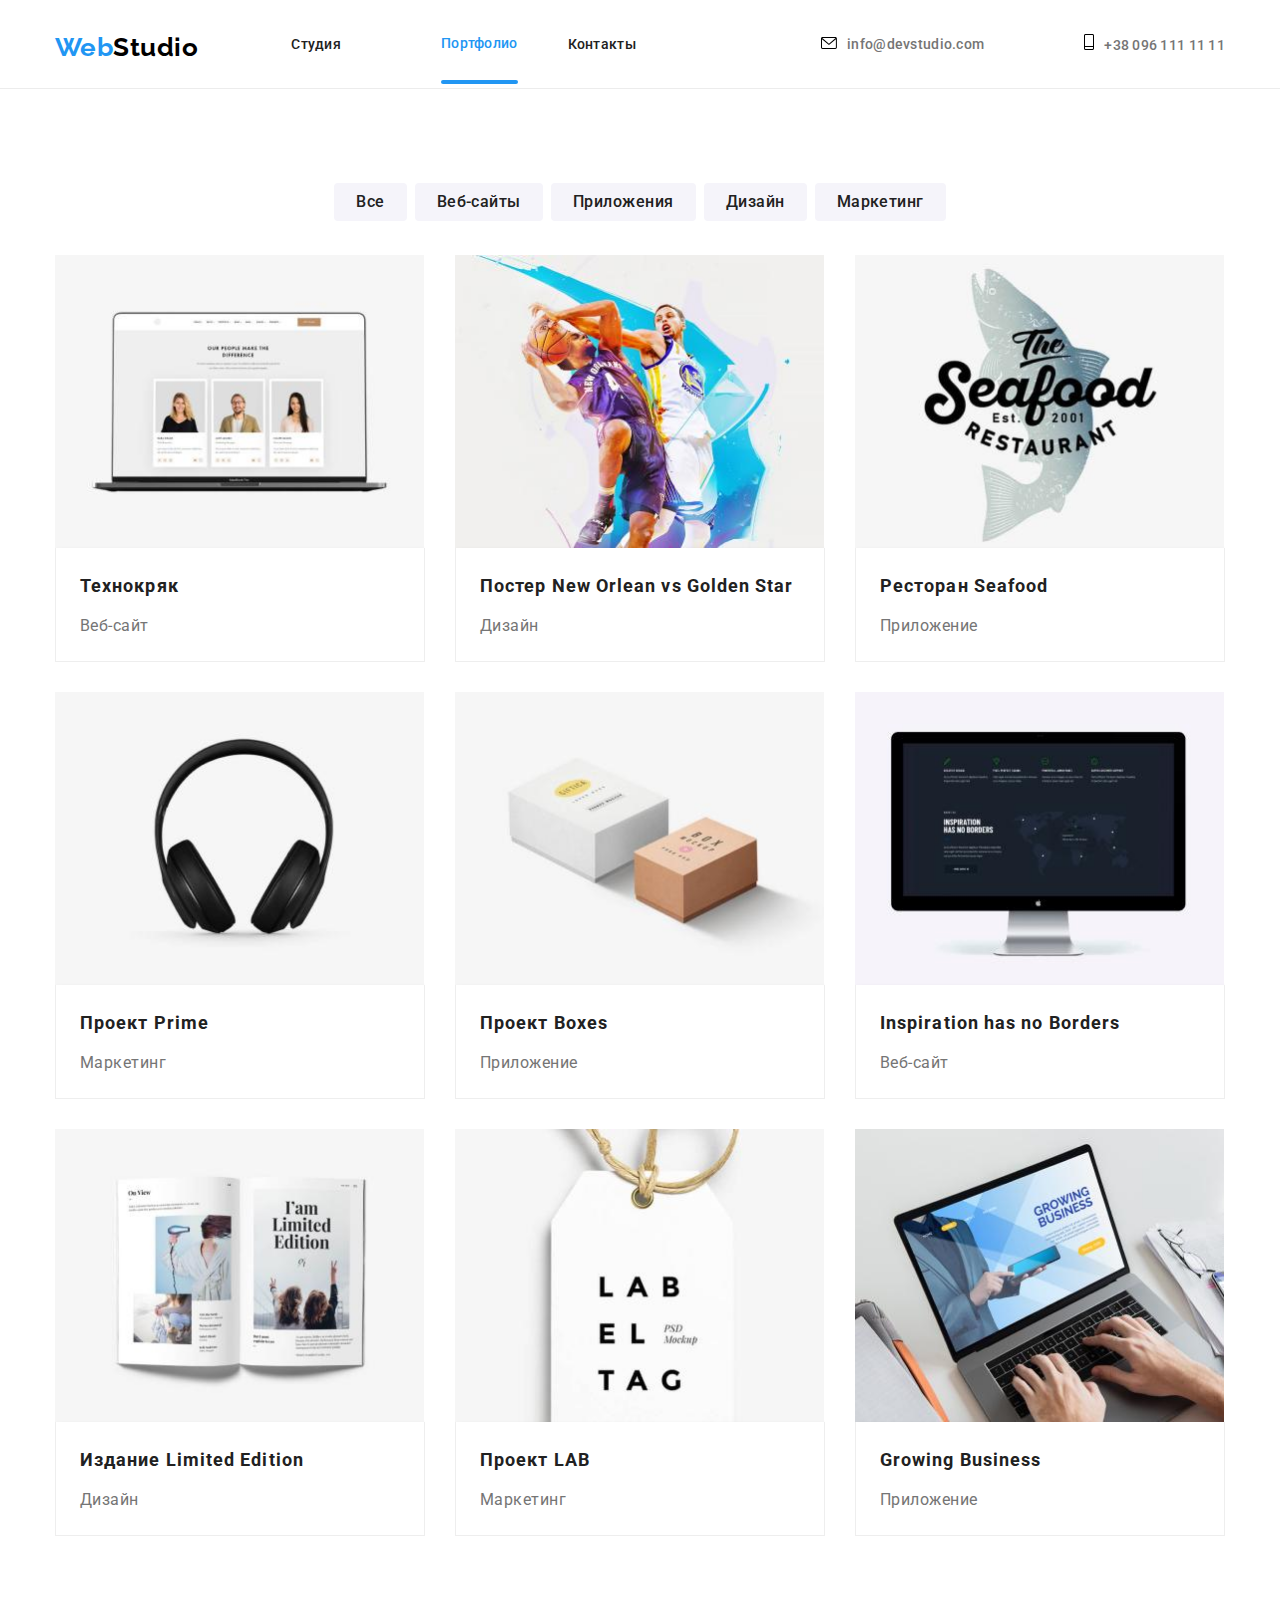
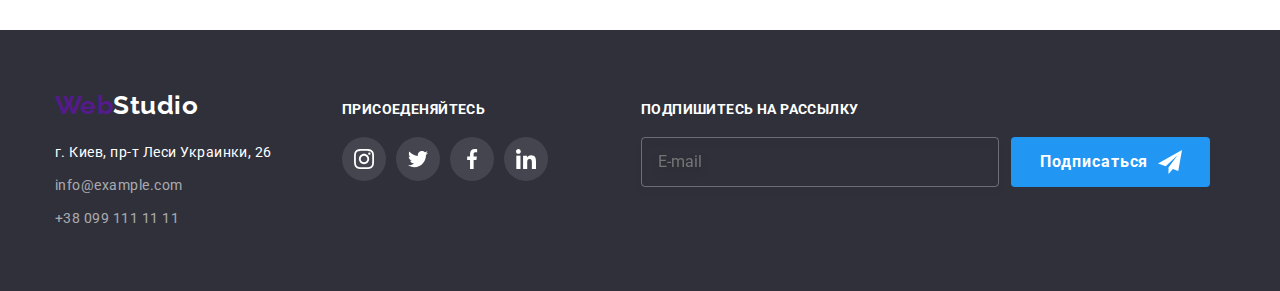
==== portfolio.html @ 5a558bd2 "add-sass" ====
<!DOCTYPE html>
<html lang="ru">

<head>
    <meta charset="UTF-8">
    <meta http-equiv="X-UA-Compatible" content="IE=edge">
    <meta name="viewport" content="width=device-width, initial-scale=1.0">
    <title>Document</title>
    <link rel="preconnect" href="https://fonts.googleapis.com">
    <link rel="preconnect" href="https://fonts.gstatic.com" crossorigin>
    <link rel="preconnect" href="https://fonts.googleapis.com">
    <link rel="preconnect" href="https://fonts.gstatic.com" crossorigin>
    <link href="https://fonts.googleapis.com/css2?family=Raleway:wght@700&family=Roboto:wght@400;500;700;900&display=swap"
    rel="stylesheet">
    <link rel="stylesheet" href="https://cdnjs.cloudflare.com/ajax/libs/modern-normalize/1.1.0/modern-normalize.min.css">
    <link rel="stylesheet" href="./css/styles.css">
    <link rel="stylesheet" href="./css/main.css">
</head>

<body>
    
    <!--Верхняя линия-->
<header class="header">
    <div class="container flex-header">
        <nav class="navigation flex-header">
            <a href="" class="href navigation__logo"><span class="navigation__web-logo">Web</span><span
                    class="navigation__studio-logo">Studio</span> </a>
            <ul class="navigation__list">
                <li class="navigation__item"><a href="./index.html" class="link href"> Студия</a></li>
                <li class="navigation__item"><a href="./portfolio.html" class="link href current">Портфолио</a></li>
                <li class="navigation__item"><a href="" class="link href">Контакты</a></li>
            </ul>
        </nav>
        <ul class="navigation__list flex-header">
            <li class="navigation__item">
                <a class="href navigation__link" href="mailto:info@devstudio.com">
                    <svg class="navigation__icon" width="16" height="12">
                        <use href="./images/icons.svg#icon-email"></use>
                    </svg>info@devstudio.com
                </a>
            </li>
            <li class="navigation__item">
                <a class="href navigation__link" href="tel:+38-096-111-11-11">
                    <svg class="navigation__icon" width="10" height="16">
                        <use href="./images/icons.svg#icon-phone"></use>
                    </svg>+38 096 111 11 11
                </a>
            </li>
        </ul>
    </div>
</header>

    <main>
        <!--Фильтр  -->
        <section class="container-pdg">
        <div class="container">
        <ul class="flex-filtr">
            <li class="filtr-element"><button type="button" class="btn-portfolio">Все</button></li>
            <li class="filtr-element"><button type="button" class="btn-portfolio">Веб-сайты</button></li>
            <li class="filtr-element"><button type="button" class="btn-portfolio">Приложения</button></li>
            <li class="filtr-element"><button type="button" class="btn-portfolio">Дизайн</button></li>
            <li class="filtr-element"><button type="button" class="btn-portfolio">Маркетинг</button></li>
        </ul>
        
                <ul class="flex-portfolio">
                <li class="prtf-element">
                    <a class="portfolio-img" href="" href="">
                    <div class="overlay">
                    <img src="./images/portfolio/project1.jpg" alt="photo project" width="369">
                    <p class="overlay-text-ptfl">Ресурс предлагает комплексные предложения с разным уровнем функционала и сервисов. Все
                        это позволит посетителю получить
                        исчерпывающие сведения о компании или частном лице.
                    </p>
                    </div>
                    <div class="portfolio-pdg">
                    <h2 class="portfolio">Технокряк</h2>
                    <p class="portfolio-text">Веб-сайт</p>
                    </div>
                    
                    </a>
                    
                    
                </li>
                <li class="prtf-element">
                    <a class="portfolio-img" href="">
                    <div class="overlay">
                    <img src="./images/portfolio/project2.jpg" alt="photo project" width="369">
                    <p class="overlay-text-ptfl">Ресурс предлагает комплексные предложения с разным уровнем функционала и сервисов. Все
                        это позволит посетителю получить
                        исчерпывающие сведения о компании или частном лице.
                    </p>
                    </div>
                    <div class="portfolio-pdg">
                    <h2 class="portfolio">Постер New Orlean vs Golden Star</h2>
                    <p class="portfolio-text">Дизайн</p>
                    </div>
                    </a>
                    
                </li>
                <li class="prtf-element">
                    <a class="portfolio-img" href="">
                    <div class="overlay">
                    <img  src="./images/portfolio/project3.jpg" alt="photo project" width="369">
                    <p class="overlay-text-ptfl">Ресурс предлагает комплексные предложения с разным уровнем функционала и сервисов. Все
                        это позволит посетителю получить
                        исчерпывающие сведения о компании или частном лице.
                    </p>
                    </div>
                    <div class="portfolio-pdg">
                    <h2 class="portfolio">Ресторан Seafood</h2>
                    <p class="portfolio-text">Приложение</p>
                    </div>
                    </a>
                    
                </li>
                <li class="prtf-element">
                    <a class="portfolio-img" href="">
                    <div class="overlay">
                    <img  src="./images/portfolio/project4.jpg" alt="photo project" width="369">
                    <p class="overlay-text-ptfl">Ресурс предлагает комплексные предложения с разным уровнем функционала и сервисов. Все
                        это позволит посетителю получить
                        исчерпывающие сведения о компании или частном лице.
                    </p>
                    </div>
                    <div class="portfolio-pdg">
                    <h2 class="portfolio">Проект Prime</h2>
                    <p class="portfolio-text">Маркетинг</p>
                    </div>
                    </a>
                    
                </li>
                <li class="prtf-element">
                    <a class="portfolio-img" href="">
                    <div class="overlay">
                    <img  src="./images/portfolio/project5.jpg" alt="photo project" width="369">
                    <p class="overlay-text-ptfl">Ресурс предлагает комплексные предложения с разным уровнем функционала и сервисов. Все
                        это позволит посетителю получить
                        исчерпывающие сведения о компании или частном лице.
                    </p>
                    </div>
                    <div class="portfolio-pdg">
                    <h2 class="portfolio">Проект Boxes</h2>
                    <p class="portfolio-text">Приложение</p>
                    </div>
                    </a>
                    
                </li>
                <li class="prtf-element">
                    <a class="portfolio-img" href="">
                    <div class="overlay">
                    <img  src="./images/portfolio/project6.jpg" alt="photo project" width="369">
                    <p class="overlay-text-ptfl">Ресурс предлагает комплексные предложения с разным уровнем функционала и сервисов. Все
                        это позволит посетителю получить
                        исчерпывающие сведения о компании или частном лице.
                    </p>
                    </div>
                    <div class="portfolio-pdg">
                    <h2 class="portfolio">Inspiration has no Borders</h2>
                    <p class="portfolio-text">Веб-сайт</p>
                    </div>
                    </a>
                    </li>
                <li class="prtf-element">
                    <a class="portfolio-img" href="">
                    <div class="overlay">
                    <img  src="./images/portfolio/project7.jpg" alt="photo project" width="369">
                    <p class="overlay-text-ptfl">Ресурс предлагает комплексные предложения с разным уровнем функционала и сервисов. Все
                        это позволит посетителю получить
                        исчерпывающие сведения о компании или частном лице.
                    </p>
                    </div>
                    <div class="portfolio-pdg">
                    <h2 class="portfolio">Издание Limited Edition</h2>
                    <p class="portfolio-text">Дизайн</p>
                    </div>
                    </a>
                    
                </li>
                <li class="prtf-element">
                    <a class="portfolio-img" href="">
                    <div class="overlay">
                    <img  src="./images/portfolio/project8.jpg" alt="photo project" width="369">
                    <p class="overlay-text-ptfl">Ресурс предлагает комплексные предложения с разным уровнем функционала и сервисов. Все
                        это позволит посетителю получить
                        исчерпывающие сведения о компании или частном лице.
                    </p>
                    </div>
                    <div class="portfolio-pdg">
                    <h2 class="portfolio">Проект LAB</h2>
                    <p class="portfolio-text">Маркетинг</p>
                    </div>
                    </a>
                    
                </li>
                <li class="prtf-element">
                    <a class="portfolio-img" href="">
                    <div class="overlay">
                    <img  src="./images/portfolio/project9.jpg" alt="photo project" width="369">
                    <p class="overlay-text-ptfl">Ресурс предлагает комплексные предложения с разным уровнем функционала и сервисов. Все
                        это позволит посетителю получить
                        исчерпывающие сведения о компании или частном лице.
                    </p>
                    </div>
                    <div class="portfolio-pdg"><h2 class="portfolio">Growing Business</h2>
                    <p class="portfolio-text">Приложение</p>
                    </div>
                    </a>
                </li>
            </ul>
        </div>
        </section>
        </main>

        <!--Подвал-->
    <footer class="footer">
        <div class="container footer-icon">
            <div class="footer-icon-adres">
                <a href="" class="logo-footer"><span class="web-logo">Web</span><span class="studio-footer">Studio</span>
                </a>
                <address class="footer-adres">
                    <p class="footer-paragraph">г. Киев, пр-т Леси Украинки, 26</p>
                    <ul class="footer-contacts">
                        <li><a class="footer-href" href="info@example.com">info@example.com</a> </li>
                        <li><a class="footer-href" href="+38-099-111-11-11">+38 099 111 11 11</a> </li>
                    </ul>
                </address>
            </div>
    
            <div class="footer-icon-party">
                <h2>присоеденяйтесь</h2>
                <ul class="developers-icon">
                    <li class="party-icon">
                        <a class="icon-footer" href="">
                            <svg width="20" height="20">
                                <use href="./images/icons.svg#icon-instagram"></use>
                            </svg>
                        </a>
                    </li>
                    <li class="party-icon">
                        <a class="icon-footer" href="">
                            <svg width="20" height="20">
                                <use href="./images/icons.svg#icon-twitter"></use>
                            </svg>
                        </a>
                    </li>
                    <li class="party-icon">
                        <a class="icon-footer" href="">
                            <svg width="20" height="20">
                                <use href="./images/icons.svg#icon-facebook"></use>
                            </svg>
                        </a>
                    </li>
                    <li class="party-icon">
                        <a class="icon-footer" href="">
                            <svg width="20" height="20">
                                <use href="./images/icons.svg#icon-linkedin"></use>
                            </svg>
                        </a>
                    </li>
                </ul>
            </div>
            <div class="form-footer">
                <p>Подпишитесь на рассылку</p>
                <form>
                    <div class="btn-icon">
                        <input type="text" name="subscribe" placeholder="E-mail" class="form-footer-mail">
    
                        <button type="submit" class="form-footer-btn">Подписаться
                            <svg class="form-footer-icon" width="24" height="24">
                                <use href="./images/icons.svg#icon-icon-send"></use>
                            </svg>
                        </button>
                    </div>
                </form>
            </div>
        </div>
    </footer
</body>

</html>
---- css/styles.css ----
:root {
    --primory-text-color:rgba(117, 117, 117, 1);
    --title-text-color:#212121;
    --accent-color:#2196F3;
    --bcg-color: #2F303A;
    --section-text-color :#FFFFFF;
    --background-fon-color :#F5F4FA;
}

.top-text--light {
    color: var(--section-text-color);
}

.title-text--color {
    color: #212121;
}

body {
    color: var(--primory-text-color);
    font-family: Roboto, sans-serif;
    letter-spacing:0.03em ;
}

.href {
    display: block;
    text-decoration :none;
    padding-top:32px;
}

ul,h2,h3,p {
    margin: 0;
    padding: 0;
    list-style: none;
}

img {
    display: block;
}

/* ---------------Убираем заголовок--------------- */
.is-hidden {
    visibility: hidden;
    pointer-events: none;
    position: absolute;
}

.visually-hidden {
    position: absolute;
    width: 1px;
    height: 1px;
    margin: -1px;
    border: 0;
    padding: 0;

    white-space: nowrap;
    clip-path: inset(100%);
    clip: rect(0 0 0 0);
    overflow: hidden;
}
/* ---------------Блоковая модель--------------- */
.container {
    width: 1200px;
    margin-left: auto;
    margin-right: auto;
    padding: 0 15px;
}

/* ---------------Активная страница--------------- */
.navigation .link.current {
    color:var(--accent-color);
    font-weight: 500;
    font-size: 14px;
    line-height:1.14;
    letter-spacing: 0.02em;

    position: relative;
}

.navigation .link.current::after {
    position: absolute;
    content:'';
    display: block;
    width: 100%;
    height: 4px;
    background-color: var(--accent-color);
    border-radius: 2px;
    bottom: 0;
    left: 0;

}



/* ---------------Верхняя линия--------------- */

/* ---------------Шапка--------------- */
.hero {
    background-color: var(--bcg-color);
    padding-top: 200px;
    padding-bottom: 200px;
    background-image:linear-gradient(rgba(47, 48, 58, 0.4),rgba(47, 48, 58, 0.4)),
    url(../images/bg-logo-hero.jpg);
    max-width: 1600px;
    background-repeat: no-repeat;
    background-size: cover;
    margin: 0 auto;
}

.hero__text {
    padding-bottom: 0;
    font-weight: 900;
    font-size: 44px;
    line-height:1.36;
    text-align: center;
    letter-spacing: 0.06em;
    text-transform: uppercase;
    margin: auto;
    max-width: 696px;
    
}
/* ---------------button--------------- */
.button-color {
    display: block;
    margin-right: auto;
    margin-left: auto;
    margin-top: 30px;
    

    color:var(--section-text-color);
    background-color: var(--accent-color);
    border: none;
    

    font-family: inherit;
    font-weight: 700;
    font-size: 16px;
    line-height:1.8;
    align-items: center;
    text-align: center;
    letter-spacing: 0.06em;
    cursor: pointer;

    border-radius: 4px;
    padding: 10px 32px;
    min-width: 200px;

    transition-property: var(--accent-color);
    transition-duration: 250ms;
    transition-timing-function: cubic-bezier(0.4, 0, 0.2, 1);
}

.button-color:hover,
.button-color:focus {
    background-color: rgba(24, 140, 232, 1);
}


/* ---------------Особенности--------------- */
.specifics {
    padding-top: 94px;
}
.specifics h3 {
    font-weight: 700;
    font-size: 14px;
    line-height:1.14;
    text-transform: uppercase;
    padding-bottom: 0;
    margin-bottom: 10px;
}

.specifics p {
    font-weight: 400;
    font-size: 14px;
    line-height:1.71;
    margin-top: 10;
    margin-bottom: 0;
} 
/* ---------------Особенности-иконки--------------- */
.special {
    display: flex;
    justify-content: center;
    margin-bottom: 30px;
}

.specifics__icon {
    display: flex;
    align-items: center;
    justify-content: center;
    height: 120px;
    width: 270px;
    background: #F5F4FA;
    margin-bottom: 30px;
    border-radius: 4px;
}







/* ---------------Чем мы занимаемся--------------- */
.section-work {
    padding-top: 94px;
    padding-bottom: 94px;
}
.section-work h2 {
    font-weight: 700;
    font-size: 36px;
    line-height:1.16;
    text-align: center;

    margin-bottom: 50px;
}
.overlay{
    position: relative;
}
.overlay-text {
    display: flex;
    align-items: center;
    justify-content: center;
    position: absolute;
    bottom: 0%;
    width: 100%;
    height: 70px;

    color: var(--section-text-color);
    font-weight: 700;
    font-size: 14px;
    line-height: 16px;
    text-align: center;
    letter-spacing: 0.03em;
    text-transform: uppercase;

    background: rgba(47, 48, 58, 0.8);
}

/* ---------------Наша команда--------------- */
.section-developers {
    background-color:var(--background-fon-color) ;
    padding-top: 94px;
    padding-bottom:94px;
}
.developers-team {
    color: var(--title-text-color);
    
    font-weight: 700;
    font-size: 36px;
    line-height:1.16;
    text-align: center;
}

.section-developers h2 {
    font-weight: 700;
    font-size: 36px;
    line-height:1.16;
    text-align: center;

    margin-bottom: 50px;
    
}
.team-pdg > h3 {
    font-weight: 500;
    font-size: 16px;
    line-height: 1.18;
    margin-bottom: 10px;
    text-align: center;
}

.developers p {
    font-weight: 400;
    font-size: 16px;
    line-height:1.18;
    margin-bottom: 16px;
    text-align: center;
}
.team-pdg {
    padding-top: 30px;
    padding-bottom: 30px;
}
/* ---------------Иконки-наша-команда--------------- */
.developers-item+.developers-item {
    margin-left: 10px;
}
.developers-icon {
    display: flex;
    justify-content: center;
}

.developers-link {
    width:44px ;
    height:44px ;
    border-radius: 50%;
    display:flex;
    justify-content: center;
    align-items: center;
    fill: #AFB1B8;

    transition-property:color, fill;
    transition-duration: 250ms;
    transition-timing-function: cubic-bezier(0.4, 0, 0.2, 1);
}

.developers-link:hover,
.developers-link:focus {
    background-color: var(--accent-color);
    fill: #ffffff;
}

.developers {
    background-color: #ffffff;

    box-shadow: 0px 1px 3px rgba(0, 0, 0, 0.12),
    0px 1px 1px rgba(0, 0, 0, 0.14),
    0px 2px 1px rgba(0, 0, 0, 0.2);
    border-radius: 0px 0px 4px 4px;
}

/* ---------------Постоянные клиенты--------------- */
.client {
    padding-top: 94px;
    padding-bottom: 94px;

}
.client h2 {
    font-weight: 700;
    font-size: 36px;
    line-height: 42px;
    text-align: center;
    letter-spacing: 0.03em;

    margin-bottom: 50px;
}

.client-list {
    display: flex;
    align-content: center;
    justify-content: center;
    
}

.client-link {
    margin-right: 30px;
}

.client-link:last-child {
    margin-right: 0px;
}

.client-icon {
    fill: #AFB1B8;

    transition-property:fill;
    transition-duration: 250ms;
    transition-timing-function: cubic-bezier(0.4, 0, 0.2, 1);
    
}


.client-href {
    display:flex;
    width: 170px;
    height: 92px;
    justify-content: center;
    align-items: center;
    border: 1px solid #AFB1B8;
    box-sizing: border-box;
    border-radius: 4px;

    transition-property:color;
    transition-duration: 250ms;
    transition-timing-function: cubic-bezier(0.4, 0, 0.2, 1);
    
}  

.client-href:hover,
.client-href:focus {
    border: 1px solid var(--accent-color);
}

.client-href:hover .client-icon,
.client-href:focus .client-icon {
    fill: var(--accent-color);
    color: var(--accent-color);
}






/* ---------------Подвал--------------- */
.footer {
    background-color:var(--bcg-color);
    padding-top: 60px;
    padding-bottom: 60px;
}
.footer__web-logo {
color: var(--accent-color);
}
.footer-paragraph {
    color:var(--section-text-color);
    font-weight: 400;
    font-size: 14px;
    line-height:1.71;
    margin-bottom: 9px;
}


.footer-href {
    color:rgba(255, 255, 255, 0.6);

    font-weight: 400;
    font-size: 14px;
    line-height:1.71;
    margin-top: 9px;
    margin-bottom:0;
    text-decoration: none;

    transition-property: var(--accent-color);
    transition-duration: 250ms;
    transition-timing-function: cubic-bezier(0.4, 0, 0.2, 1);
}

.footer-contacts a:hover,
.footer-contacts a:focus {
    color:var(--section-text-color);
}

.footer-contacts > li:first-child {
    margin-bottom: 9px;
}

address {
    font-style: normal;
}

.logo-footer {
    display:block;
    margin-bottom: 20px;
    font-family: Raleway, sans-serif;
    font-weight: 700;
    font-size: 26px;
    line-height: 1.20;
    text-decoration: none;
}

.studio-footer {
    color: #FFFFFF;
}


.footer-icon {
    display: flex;
    align-items: baseline;
    
}

.footer-icon-adres {
    margin-right: 70px;
}
.footer-icon-party {
    margin-right: 93px;
}

.footer-icon-party h2 {
    color: var(--section-text-color);
    margin-bottom: 20px;

    font-weight: 700;
    font-size: 14px;
    line-height: 16px;
    letter-spacing: 0.03em;
    text-transform: uppercase;
}
.icon-footer {
    fill: var(--section-text-color);
    background: rgba(255, 255, 255, 0.1);

    width:44px;
    height:44px;
    border-radius: 50%;
    display:flex;
    justify-content: center;
    align-items: center;
    

    transition-property:background-color;
    transition-duration: 250ms;
    transition-timing-function: cubic-bezier(0.4, 0, 0.2, 1);
}

.party-icon {
    margin-right: 10px;
}

.party-icon:last-child {
    margin-right: 0px;
}

.icon-footer:hover,
.icon-footer:focus {
    background-color: var(--accent-color);
}






/* ---------------Portfolio-css--------------- */
/* ---------------Фильтр--------------- */
:root{
    --text-color-btn :rgba(33, 33, 33, 1);
    --background-color-btn :rgba(245, 244, 250, 1);
}

.btn-portfolio {
    color: var(--text-color-btn);
    background-color: var(--background-color-btn);

    font-family:inherit;
    font-weight: 500;
    font-size: 16px;
    line-height:1.6;
    text-align: center;
    letter-spacing: 0.03em;
    cursor: pointer;

    border-radius: 4px;
    border: none;
    margin-bottom: 0;
    padding: 6px 22px;

    transition-property:color, background-color, box-shadow;
    transition-duration: 250ms;
    transition-timing-function: cubic-bezier(0.4, 0, 0.2, 1);
}

.btn-portfolio:hover,
.btn-portfolio:focus {
    color: var(--section-text-color);
background-color: var(--accent-color);
box-shadow: 0px 3px 1px rgba(0, 0, 0, 0.1),
0px 1px 2px rgba(0, 0, 0, 0.08),
0px 2px 2px rgba(0, 0, 0, 0.12);
}

.portfolio {
    color: var(--title-text-color);

    font-weight: 700;
    font-size: 18px;
    line-height:2;
    letter-spacing: 0.06em;

    margin-bottom: 8px;
}

.portfolio-text {
    color: var(--primory-text-color);
    font-weight: 400;
    font-size: 16px;
    line-height:1.8;
    margin-top: 4px;
    margin-bottom: 0;
}

.portfolio-img {
    margin-top: 0;
    margin-bottom: 0;
    display: block;
    text-decoration: none;

    transition-property:box-shadow;
    transition-duration: 250ms;
    transition-timing-function: cubic-bezier(0.4, 0, 0.2, 1);

}

.portfolio-img:hover,
.portfolio-img:focus {     
    box-shadow: 0px 1px 1px rgba(0, 0, 0, 0.12),
    0px 4px 4px rgba(0, 0, 0, 0.06),
    1px 4px 6px rgba(0, 0, 0, 0.16);
    cursor: pointer;
    
}

.portfolio-pdg {
    padding: 20px 24px;
    border-right: 1px solid #EEEEEE;
    border-bottom: 1px solid #EEEEEE ;
    border-left: 1px solid #EEEEEE;
}


/* ----------------Overlay-portfolio--------------- */
.overlay-text-ptfl {
    color:var(--section-text-color);
    font-weight: 400;
    font-size: 18px;
    line-height: 28px;
    letter-spacing: 0.03em;
    padding: 63px 24px;
    background-color:rgba(33, 150, 243, 0.9);

    position: absolute;
    bottom: 0%;
    left: 0%;
    opacity: 1;
    transform: translateY(100%);
    transition-duration: 250ms;
    transition-timing-function: cubic-bezier(0.4, 0, 0.2, 1);

    box-shadow: 0px 1px 1px rgb(0 0 0 / 12%),
    0px 4px 4px rgb(0 0 0 / 6%),
    1px 4px 6px rgb(0 0 0 / 16%);
    cursor: pointer;
}

/* .overlay::before {
    display: inline-block;
    content: '';
    width: 100%;
    height: 100%;
    background-color:rgba(33, 150, 243, 0.9);
    position: absolute;
    transform: translateY(100%);
    transition-duration: 250ms;
    transition-timing-function: cubic-bezier(0.4, 0, 0.2, 1);

    
} */

.portfolio-img .overlay-text-ptfl:hover,
.portfolio-img .overlay-text-ptf:focus {
    opacity: 1;
    
}

.overlay:hover:before,
.overlay:focus:before {
    opacity: 1;
}

.portfolio-img:hover .overlay-text-ptfl {
    transform: translateX(0);
}

.overlay {
    overflow: hidden;
}


/* ---------------FlexBox-header--------------- */
.navigation__list {
    display: flex;
    justify-content: center;
}

.navigation__list .navigation__item {
    margin-left: 50px;
}

.navigation__item:first-child {
    margin-left: 0px;
}

.navigation__list {
    display: flex;
    margin-left: auto;
}

.navigation__list .navigation__item:first-child {
    margin-left: 0;
    margin-right: 50px;
}

.flex-header {
    display: flex;
    align-items: center;
}

/* ---------------FlexBox-team--------------- */
.specifics__list {
    display: flex;
    flex-wrap: wrap;
    justify-content: center;
}

.specifics__element {
    width: 270px;
    margin-right: 30px;
}

.specifics__element:last-child {
    margin-right: 0;
}

/* ---------------FlexBox-work--------------- */
.flex-work {
    display: flex;
    flex-wrap: wrap;
}

.work-item {
    margin-right: 30px;
}

.work-item:last-child {
    margin-right: 0;
}

/* ---------------FlexBox-team--------------- */

.flex-team {
    display: flex;
    flex-wrap: wrap;
}

.developers {
    width: 270px;
    margin-right: 30px;
}

.developers:last-child {
    margin-right: 0;
}

/* ---------------FlexBox-portfolio--------------- */

.flex-filtr {
    display: flex;
    flex-wrap: wrap;
    justify-content: center;
    margin-bottom: 34px;
}

.container-pdg {
    padding-top: 94px;
    padding-bottom: 94px;
}
.filtr-element {
    margin-right: 8px;

}
.filtr-element:last-child {
    margin-right: 0px;
}

.prtf-element {
    width: 370px;
    margin-right: 30px;
    margin-bottom: 30px;
    position: relative;
}


.flex-portfolio {
    display: flex;
    flex-wrap: wrap;
}

.prtf-element:nth-child(3n) {
    margin-right:0;
}

.prtf-element:nth-child(n+7) {
    margin-bottom: 0px;
}


/* ---------------backdrop--------------- */
.backdrop {
    position:fixed;
    top: 0%;
    width: 100%;
    height: 100%;
    background: rgba(0, 0, 0, 0.2);
    transition: opacity 500ms, visibility 500ms ;
}
.backdrop.is-hidden .modal {
    transform: scale(6);
}

.modal {
    width: 528px;
    min-height: 581px;
    padding: 40px;

    background-color:var(--section-text-color);
    border-radius: 4px;

    position: absolute;
    top: 50%;
    left: 50%;
    transition: transform 500ms;
    transform: translate(-50%, -50%) scale(1) ;
}

.modal-close-btn {
    display: flex;
    justify-content: center;
    align-items: center;
    position: absolute;
    top: 8px;
    right: 8px;
    width: 30px;
    height: 30px;   
    background: #FFFFFF;
    border: 1px solid rgba(0, 0, 0, 0.1);
    border-radius: 50%;
}

.is-hidden {
    opacity: 0;
    pointer-events: none;
    visibility: hidden;
}

.modal-close-btn:hover,
.modal-close-btn:focus   {
    border: 1px solid var(--accent-color);
    fill:var(--accent-color);
}

/* ---------------Form-modal--------------- */
.modal > p {
    margin-bottom: 12px;
    text-align: center;

    color: var(--title-text-color);

    font-weight: 700;
    font-size: 20px;
    line-height: 23px;
    text-align: center;
    letter-spacing: 0.03em;
}

.modal-field {
    margin-bottom: 20px;
}

.modal-input {
    width: 100%;
    height: 40px;
    border: 1px solid rgba(33, 33, 33, 0.2);
    border-radius: 4px;

    padding-left: 42px;
    outline: none;
    transition:border-color 250ms ;
    transition-timing-function: cubic-bezier(0.4, 0, 0.2, 1);
}

.modal-input:focus {
    border-color: var(--accent-color);
}

.modal-input:focus + .input-icon {
    fill:var(--accent-color);
}



.modal-label {
    display: block;
    font-weight: 400;
    font-size: 12px;
    line-height: 14px;
    letter-spacing: 0.01em;

    color: #757575;

    margin-bottom: 4px;
    
}

.comit-text {
    width:100%;
    height: 120px;
    left: 576px;
    top: 518px;
    border: 1px solid rgba(33, 33, 33, 0.2);
    border-radius: 4px; 
    resize: none;
    outline: none;

    padding: 12px 16px;

    font-weight: 400;
    font-size: 14px;
    line-height: 16px;
    letter-spacing: 0.01em;
    
    transition: 250ms;
    transition-timing-function: cubic-bezier(0.4, 0, 0.2, 1);
}

.comit-text:focus  {
    border-color: var(--accent-color);
    transition: 250ms;
}

.modal-imput-wrap {
    position: relative;
    margin-bottom: 10px;
}

.input-icon {
    position: absolute;
    left:12px;
    top:50%;
    transform: translateY(-50%);
    transition: border-color 250ms;
    transition-timing-function: cubic-bezier(0.4, 0, 0.2, 1);
}



.checkbox {
    display:inline-block;
    margin-bottom:20px;
    
}

.checkbox-text {
font-weight: 400;
font-size: 14px;
line-height: 24px;
letter-spacing: 0.03em;

display: flex;
align-items: center;

color: #757575;
}

.checkbox-text span {
    width: 16px;
    height: 15px;
    border: 2px solid #000000;
    border-radius: 3px;
    margin-right: 5px;
    display: flex;
    justify-content: center;
    align-items: center;
}

.check-icon {
    fill: transparent;
}

.checkbox:checked + .checkbox-text span {
    background-color: var(--accent-color);
    border: none;
}

.checkbox:checked+.checkbox-text .check-icon  {
    background-color: var(--accent-color);
    border: none;
    fill: #FFFFFF;
}
.checkbox:focus+.checkbox-text span {
    border-color: var(--accent-color);

}


/* .checkbox-text::before {
    content:'';
    width: 16px;
    height: 15px;
    border: 2px solid #000000;
    border-radius: 3px;
    margin-right: 5px;
}

.checkbox:checked + .checkbox-text::before {
    background-color:var(--accent-color);
    border:none;
    background-image:url(../images/Vector.svg);
    background-repeat:no-repeat ;
    background-position: center;
} */


.checkbox-text > a {
    color: #2196F3;
}


.modal-btn {
    font-weight: 700;
    font-size: 16px;
    line-height: 30px;
    display: flex;
    align-items: center;
    text-align: center;
    letter-spacing: 0.06em;
    color:var(--section-text-color);

    border: none;
    padding:10px 55px;
    margin-left: auto;
    margin-right: auto;

    background-color:var(--accent-color) ;
    border-radius: 4px;
    cursor: pointer;
}

.modal-btn:hover,
.modal-btn:focus {
    box-shadow: 0px 4px 4px rgba(0, 0, 0, 0.15);
    transition: 250ms;
}


/* ---------------Form-footer--------------- */
.form-footer > p {
    font-weight: 700;
    font-size: 14px;
    line-height: 16px;
    letter-spacing: 0.03em;
    text-transform: uppercase;
    
    color: #FFFFFF;

    margin-bottom: 20px;
}

.form-footer-mail {
    width: 358px;
    height: 50px;
    background-color: transparent;
    border: 1px solid rgba(255, 255, 255, 0.3);
    filter: drop-shadow(0px 4px 4px rgba(0, 0, 0, 0.15));
    border-radius: 4px;
    outline: 0;
    padding-left: 16px;
    color: var(--section-text-color);

    margin-right: 12px;
}

.form-footer-btn {
    position: relative;
    font-weight: 700;
    font-size: 16px;
    line-height: 30px;
    display: flex;
    align-items: center;
    text-align: center;
    letter-spacing: 0.06em;
    color: #FFFFFF;
    border: none;
    cursor: pointer;

    padding: 10px 62px 10px 29px;
    
    background: #2196F3;
    border-radius: 4px;
    transition: 250ms;
    transition-timing-function: cubic-bezier(0.4, 0, 0.2, 1);
}

.form-footer-btn:hover,
.form-footer-btn:focus {
    box-shadow: 0px 4px 4px rgba(0, 0, 0, 0.15);
    transition: 250ms;
}


.btn-icon {
    display: flex;
}

.form-footer-icon {
    position:absolute;
    right: 28px;
}
---- css/main.css ----
@charset "UTF-8";
.header {
  border-bottom: 1px solid #ECECEC;
}

.navigation {
  background-color: #FFFFFF;
}

.navigation__web-logo {
  color: var(--accent-color);
}

.navigation__studio-logo {
  color: #000000;
}

.navigation__logo {
  display: block;
  font-family: Raleway, sans-serif;
  font-weight: 700;
  font-size: 26px;
  line-height: 1.2;
  padding-top: 32px;
  padding-bottom: 25px;
  margin-right: 93px;
}

/* ---------------Верхняя линия--------------- */
.navigation .link {
  display: block;
  color: var(--title-text-color);
  font-weight: 500;
  font-size: 14px;
  line-height: 1.2;
  letter-spacing: 0.02em;
  padding-bottom: 32px;
  transition-property: color;
  transition-duration: 250ms;
  transition-timing-function: cubic-bezier(0.4, 0, 0.2, 1);
}

.navigation .link:hover,
.navigation .link:focus {
  color: var(--accent-color);
}

.navigation__link {
  display: block;
  color: #757575;
  font-weight: 500;
  font-size: 14px;
  line-height: 1.2;
  letter-spacing: 0.02em;
  padding-bottom: 32px;
  transition-property: color;
  transition-duration: 250ms;
  transition-timing-function: cubic-bezier(0.4, 0, 0.2, 1);
}

.navigation__icon {
  margin-right: 10px;
  transition-property: fill;
  transition-duration: 250ms;
  transition-timing-function: cubic-bezier(0.4, 0, 0.2, 1);
}

.navigation__link:hover,
.navigation__link:focus {
  color: var(--accent-color);
}

.navigation__link:hover .navigation__icon,
.navigation__link:focus .navigation__icon {
  fill: var(--accent-color);
}/*# sourceMappingURL=main.css.map */
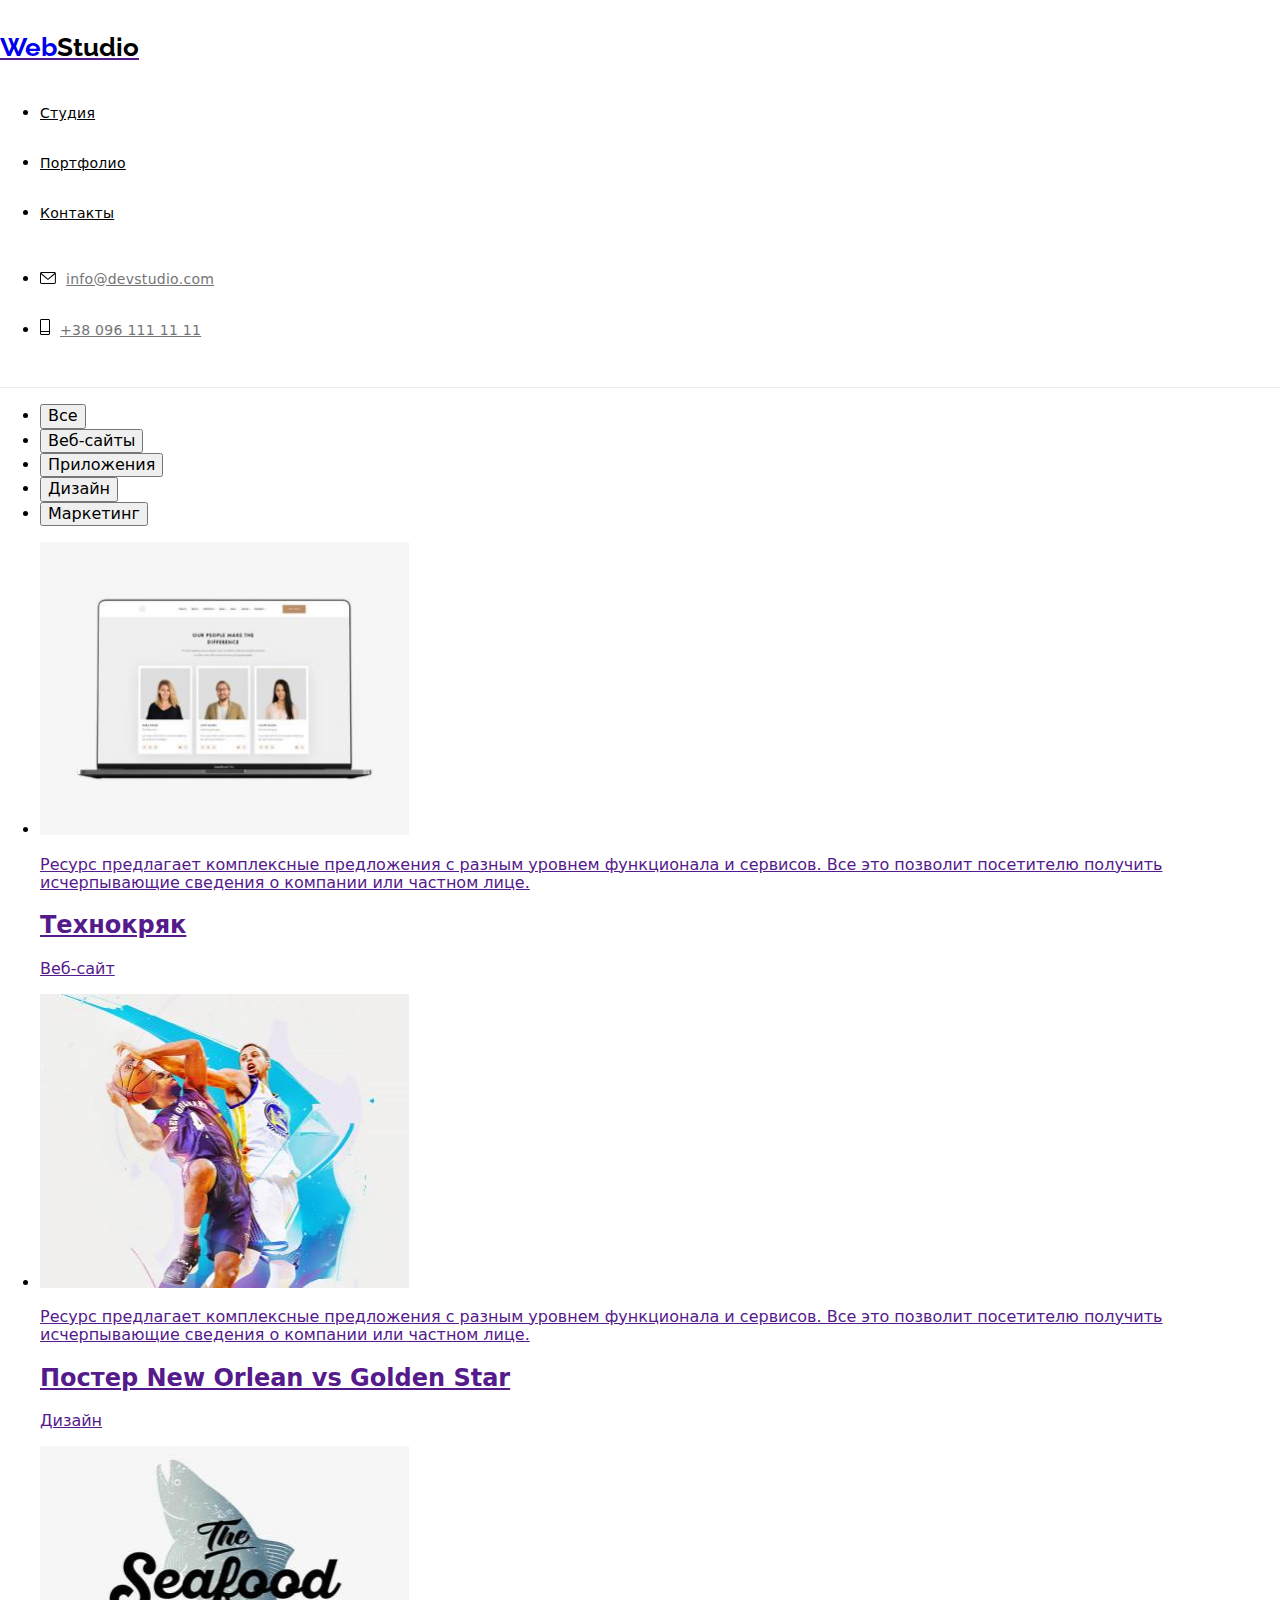
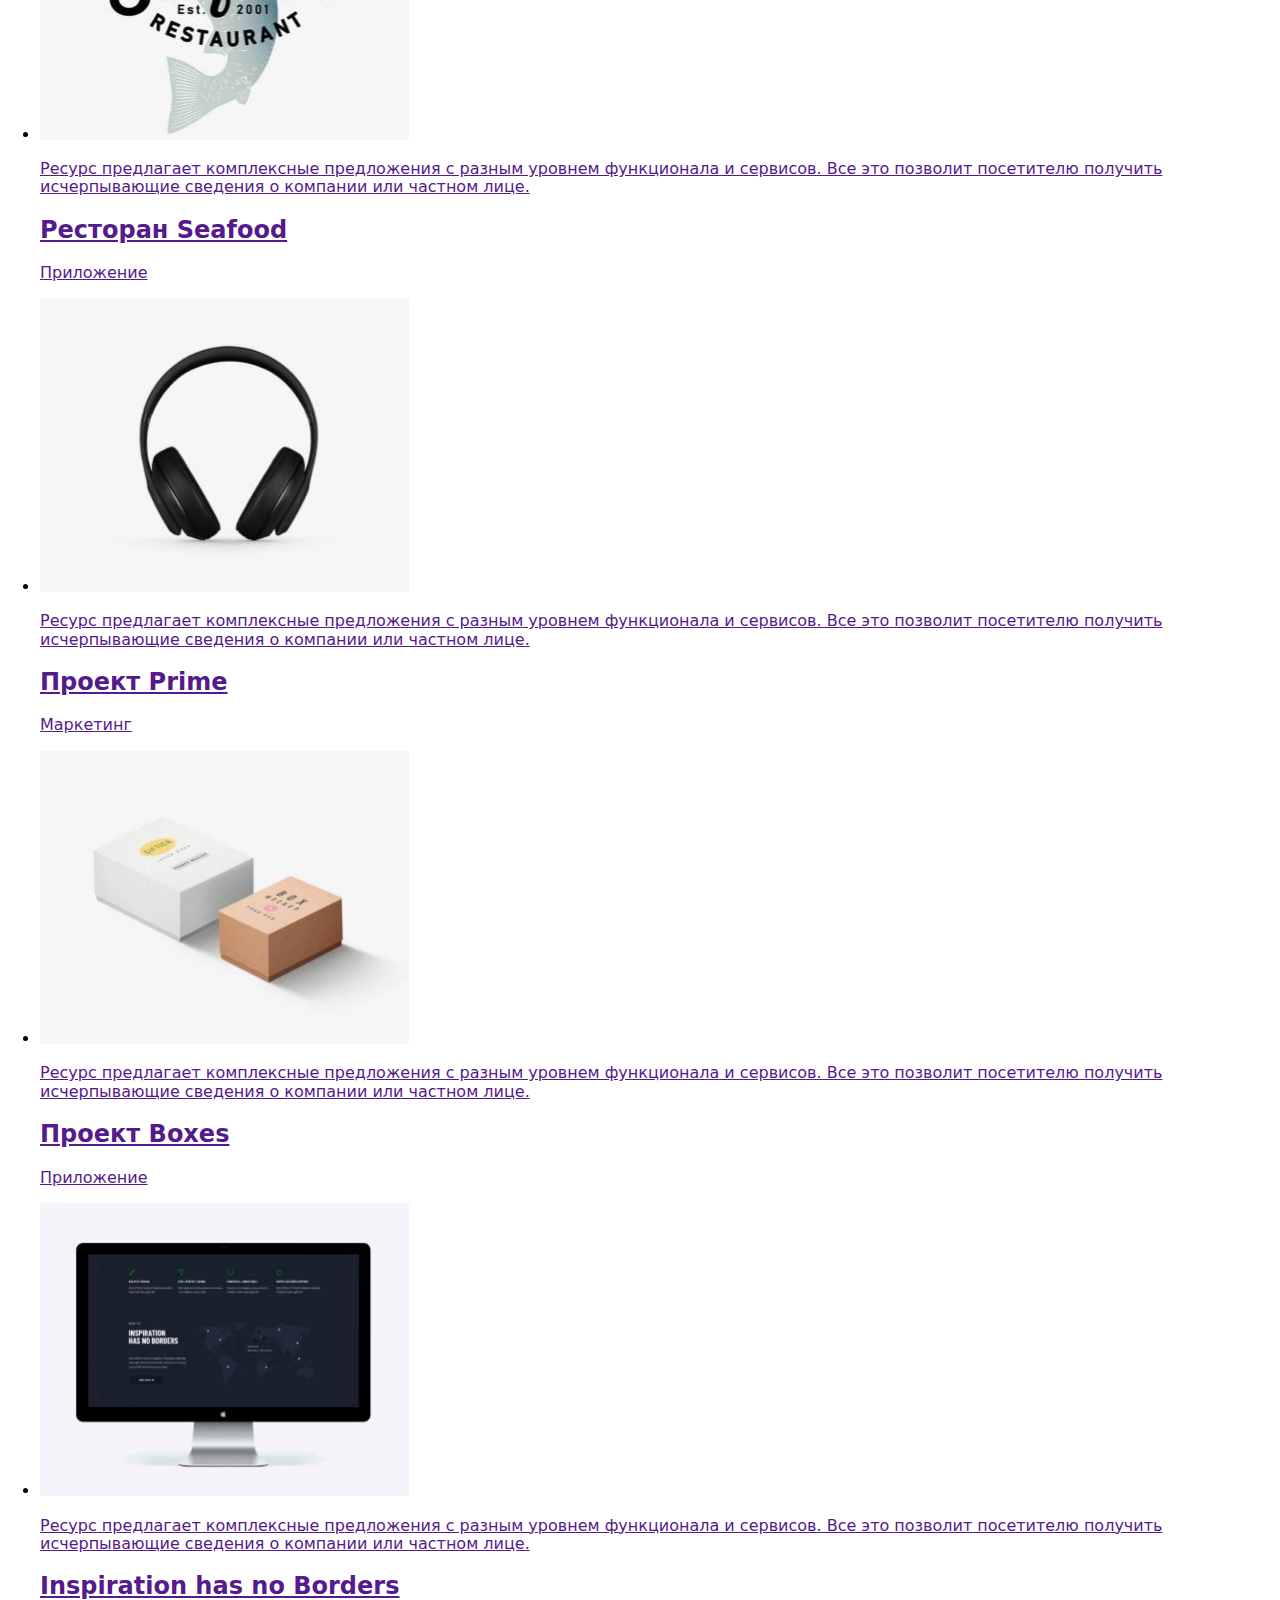
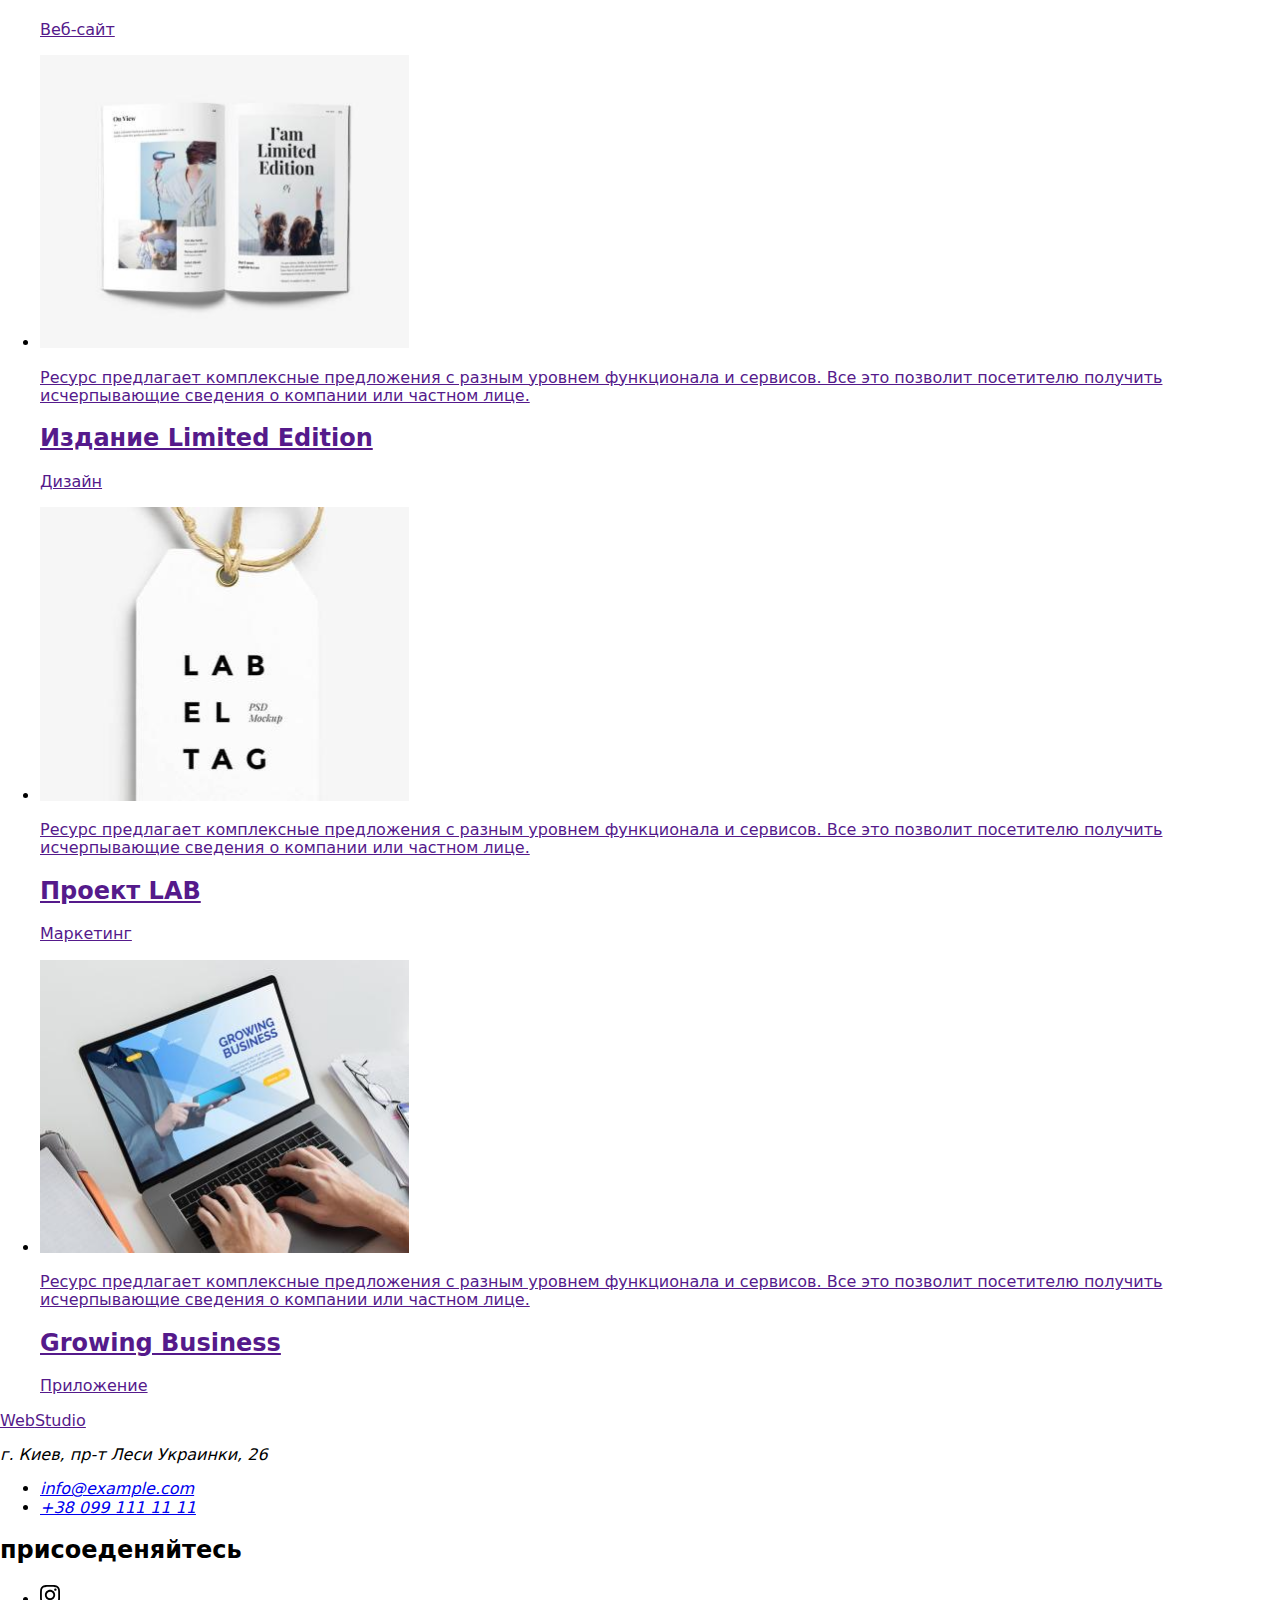
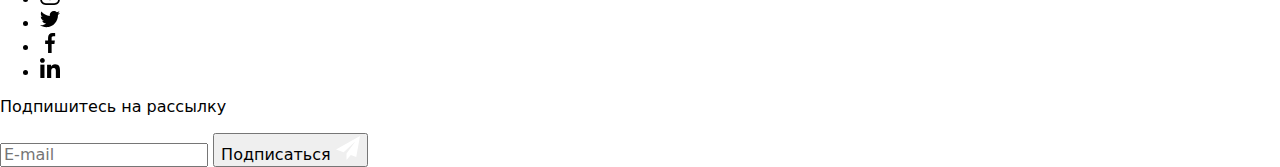
==== commit 3b0ed590: "End-HW-7" ====
--- a/portfolio.html
+++ b/portfolio.html
@@ -13,268 +13,256 @@
     <link href="https://fonts.googleapis.com/css2?family=Raleway:wght@700&family=Roboto:wght@400;500;700;900&display=swap"
     rel="stylesheet">
     <link rel="stylesheet" href="https://cdnjs.cloudflare.com/ajax/libs/modern-normalize/1.1.0/modern-normalize.min.css">
-    <link rel="stylesheet" href="./css/styles.css">
     <link rel="stylesheet" href="./css/main.css">
 </head>
 
 <body>
-    
-    <!--Верхняя линия-->
+<!--Верхняя линия-->
 <header class="header">
-    <div class="container flex-header">
-        <nav class="navigation flex-header">
-            <a href="" class="href navigation__logo"><span class="navigation__web-logo">Web</span><span
-                    class="navigation__studio-logo">Studio</span> </a>
-            <ul class="navigation__list">
-                <li class="navigation__item"><a href="./index.html" class="link href"> Студия</a></li>
-                <li class="navigation__item"><a href="./portfolio.html" class="link href current">Портфолио</a></li>
-                <li class="navigation__item"><a href="" class="link href">Контакты</a></li>
-            </ul>
-        </nav>
-        <ul class="navigation__list flex-header">
-            <li class="navigation__item">
-                <a class="href navigation__link" href="mailto:info@devstudio.com">
-                    <svg class="navigation__icon" width="16" height="12">
-                        <use href="./images/icons.svg#icon-email"></use>
-                    </svg>info@devstudio.com
-                </a>
-            </li>
-            <li class="navigation__item">
-                <a class="href navigation__link" href="tel:+38-096-111-11-11">
-                    <svg class="navigation__icon" width="10" height="16">
-                        <use href="./images/icons.svg#icon-phone"></use>
-                    </svg>+38 096 111 11 11
-                </a>
-            </li>
+<div class="container flex-header">
+    <nav class="navigation flex-header">
+        <a href="" class="href navigation__logo"><span class="navigation__web-logo">Web</span><span class="navigation__studio-logo">Studio</span> </a>
+        <ul class="navigation__list">
+            <li class="navigation__item"><a href="./index.html" class="link href"> Студия</a></li>
+            <li class="navigation__item"><a href="./portfolio.html" class="link href current">Портфолио</a></li>
+            <li class="navigation__item"><a href="" class="link href">Контакты</a></li>
         </ul>
-    </div>
+    </nav>
+    <ul class="navigation__list flex-header">
+        <li class="navigation__item">
+        <a class="href navigation__link" href="mailto:info@devstudio.com">
+            <svg class="navigation__icon" width="16" height="12">
+                <use href="./images/icons.svg#icon-email"></use>
+            </svg>info@devstudio.com
+        </a>
+        </li>
+        <li class="navigation__item">
+            <a class="href navigation__link" href="tel:+38-096-111-11-11">
+                <svg class="navigation__icon" width="10" height="16">
+                    <use href="./images/icons.svg#icon-phone"></use>
+                </svg>+38 096 111 11 11
+            </a>
+        </li>
+    </ul>
+</div>
 </header>
 
-    <main>
-        <!--Фильтр  -->
-        <section class="container-pdg">
-        <div class="container">
-        <ul class="flex-filtr">
-            <li class="filtr-element"><button type="button" class="btn-portfolio">Все</button></li>
-            <li class="filtr-element"><button type="button" class="btn-portfolio">Веб-сайты</button></li>
-            <li class="filtr-element"><button type="button" class="btn-portfolio">Приложения</button></li>
-            <li class="filtr-element"><button type="button" class="btn-portfolio">Дизайн</button></li>
-            <li class="filtr-element"><button type="button" class="btn-portfolio">Маркетинг</button></li>
-        </ul>
-        
-                <ul class="flex-portfolio">
-                <li class="prtf-element">
-                    <a class="portfolio-img" href="" href="">
-                    <div class="overlay">
+<main>
+<!--Фильтр  -->
+<section class="container-pdg">
+<div class="container">
+    <ul class="flex-filtr">
+        <li class="filtr-element"><button type="button" class="btn-portfolio">Все</button></li>
+        <li class="filtr-element"><button type="button" class="btn-portfolio">Веб-сайты</button></li>
+        <li class="filtr-element"><button type="button" class="btn-portfolio">Приложения</button></li>
+        <li class="filtr-element"><button type="button" class="btn-portfolio">Дизайн</button></li>
+        <li class="filtr-element"><button type="button" class="btn-portfolio">Маркетинг</button></li>
+    </ul>
+    <ul class="flex-portfolio">
+        <li class="prtf-element">
+            <a class="portfolio-img" href="" href="">
+                <div class="overlay">
                     <img src="./images/portfolio/project1.jpg" alt="photo project" width="369">
-                    <p class="overlay-text-ptfl">Ресурс предлагает комплексные предложения с разным уровнем функционала и сервисов. Все
-                        это позволит посетителю получить
-                        исчерпывающие сведения о компании или частном лице.
-                    </p>
-                    </div>
-                    <div class="portfolio-pdg">
+                    <p class="overlay-text-ptfl">Ресурс предлагает комплексные предложения с разным уровнем
+                    функционала и сервисов. Все это позволит посетителю получить
+                    исчерпывающие сведения о компании или частном лице.
+                    </p>
+                </div>
+                <div class="portfolio-pdg">
                     <h2 class="portfolio">Технокряк</h2>
                     <p class="portfolio-text">Веб-сайт</p>
-                    </div>
-                    
-                    </a>
-                    
-                    
-                </li>
-                <li class="prtf-element">
-                    <a class="portfolio-img" href="">
-                    <div class="overlay">
+                </div>
+            </a>
+        </li>
+        <li class="prtf-element">
+            <a class="portfolio-img" href="">
+                <div class="overlay">
                     <img src="./images/portfolio/project2.jpg" alt="photo project" width="369">
                     <p class="overlay-text-ptfl">Ресурс предлагает комплексные предложения с разным уровнем функционала и сервисов. Все
-                        это позволит посетителю получить
-                        исчерпывающие сведения о компании или частном лице.
-                    </p>
-                    </div>
-                    <div class="portfolio-pdg">
+                    это позволит посетителю получить
+                    исчерпывающие сведения о компании или частном лице.
+                    </p>
+                </div>
+                <div class="portfolio-pdg">
                     <h2 class="portfolio">Постер New Orlean vs Golden Star</h2>
                     <p class="portfolio-text">Дизайн</p>
-                    </div>
-                    </a>
-                    
-                </li>
-                <li class="prtf-element">
-                    <a class="portfolio-img" href="">
-                    <div class="overlay">
+                </div>
+            </a>
+        </li>
+        <li class="prtf-element">
+            <a class="portfolio-img" href="">
+                <div class="overlay">
                     <img  src="./images/portfolio/project3.jpg" alt="photo project" width="369">
                     <p class="overlay-text-ptfl">Ресурс предлагает комплексные предложения с разным уровнем функционала и сервисов. Все
-                        это позволит посетителю получить
-                        исчерпывающие сведения о компании или частном лице.
-                    </p>
-                    </div>
-                    <div class="portfolio-pdg">
+                    это позволит посетителю получить
+                    исчерпывающие сведения о компании или частном лице.
+                    </p>
+                </div>
+                <div class="portfolio-pdg">
                     <h2 class="portfolio">Ресторан Seafood</h2>
                     <p class="portfolio-text">Приложение</p>
-                    </div>
-                    </a>
-                    
-                </li>
-                <li class="prtf-element">
-                    <a class="portfolio-img" href="">
-                    <div class="overlay">
+                </div>
+            </a>
+        </li>
+        <li class="prtf-element">
+            <a class="portfolio-img" href="">
+                <div class="overlay">
                     <img  src="./images/portfolio/project4.jpg" alt="photo project" width="369">
                     <p class="overlay-text-ptfl">Ресурс предлагает комплексные предложения с разным уровнем функционала и сервисов. Все
-                        это позволит посетителю получить
-                        исчерпывающие сведения о компании или частном лице.
-                    </p>
-                    </div>
-                    <div class="portfolio-pdg">
+                    это позволит посетителю получить
+                    исчерпывающие сведения о компании или частном лице.
+                    </p>
+                </div>
+                <div class="portfolio-pdg">
                     <h2 class="portfolio">Проект Prime</h2>
                     <p class="portfolio-text">Маркетинг</p>
-                    </div>
-                    </a>
-                    
-                </li>
-                <li class="prtf-element">
-                    <a class="portfolio-img" href="">
-                    <div class="overlay">
+                </div>
+            </a>
+        </li>
+        <li class="prtf-element">
+            <a class="portfolio-img" href="">
+                <div class="overlay">
                     <img  src="./images/portfolio/project5.jpg" alt="photo project" width="369">
                     <p class="overlay-text-ptfl">Ресурс предлагает комплексные предложения с разным уровнем функционала и сервисов. Все
-                        это позволит посетителю получить
-                        исчерпывающие сведения о компании или частном лице.
-                    </p>
-                    </div>
-                    <div class="portfolio-pdg">
+                    это позволит посетителю получить
+                    исчерпывающие сведения о компании или частном лице.
+                    </p>
+                </div>
+                <div class="portfolio-pdg">
                     <h2 class="portfolio">Проект Boxes</h2>
                     <p class="portfolio-text">Приложение</p>
-                    </div>
-                    </a>
-                    
-                </li>
-                <li class="prtf-element">
-                    <a class="portfolio-img" href="">
-                    <div class="overlay">
+                </div>
+            </a>
+        </li>
+        <li class="prtf-element">
+            <a class="portfolio-img" href="">
+                <div class="overlay">
                     <img  src="./images/portfolio/project6.jpg" alt="photo project" width="369">
                     <p class="overlay-text-ptfl">Ресурс предлагает комплексные предложения с разным уровнем функционала и сервисов. Все
-                        это позволит посетителю получить
-                        исчерпывающие сведения о компании или частном лице.
-                    </p>
-                    </div>
-                    <div class="portfolio-pdg">
+                    это позволит посетителю получить
+                    исчерпывающие сведения о компании или частном лице.
+                    </p>
+                </div>
+                <div class="portfolio-pdg">
                     <h2 class="portfolio">Inspiration has no Borders</h2>
                     <p class="portfolio-text">Веб-сайт</p>
-                    </div>
-                    </a>
-                    </li>
-                <li class="prtf-element">
-                    <a class="portfolio-img" href="">
-                    <div class="overlay">
+                </div>
+            </a>
+        </li>
+        <li class="prtf-element">
+            <a class="portfolio-img" href="">
+                <div class="overlay">
                     <img  src="./images/portfolio/project7.jpg" alt="photo project" width="369">
                     <p class="overlay-text-ptfl">Ресурс предлагает комплексные предложения с разным уровнем функционала и сервисов. Все
-                        это позволит посетителю получить
-                        исчерпывающие сведения о компании или частном лице.
-                    </p>
-                    </div>
-                    <div class="portfolio-pdg">
+                    это позволит посетителю получить
+                    исчерпывающие сведения о компании или частном лице.
+                    </p>
+                </div>
+                <div class="portfolio-pdg">
                     <h2 class="portfolio">Издание Limited Edition</h2>
                     <p class="portfolio-text">Дизайн</p>
-                    </div>
-                    </a>
-                    
-                </li>
-                <li class="prtf-element">
-                    <a class="portfolio-img" href="">
-                    <div class="overlay">
+                </div>
+            </a>
+        </li>
+        <li class="prtf-element">
+            <a class="portfolio-img" href="">
+                <div class="overlay">
                     <img  src="./images/portfolio/project8.jpg" alt="photo project" width="369">
                     <p class="overlay-text-ptfl">Ресурс предлагает комплексные предложения с разным уровнем функционала и сервисов. Все
-                        это позволит посетителю получить
-                        исчерпывающие сведения о компании или частном лице.
-                    </p>
-                    </div>
-                    <div class="portfolio-pdg">
+                    это позволит посетителю получить
+                    исчерпывающие сведения о компании или частном лице.
+                    </p>
+                </div>
+                <div class="portfolio-pdg">
                     <h2 class="portfolio">Проект LAB</h2>
                     <p class="portfolio-text">Маркетинг</p>
-                    </div>
-                    </a>
-                    
-                </li>
-                <li class="prtf-element">
-                    <a class="portfolio-img" href="">
-                    <div class="overlay">
+                </div>
+            </a>
+        </li>
+        <li class="prtf-element">
+            <a class="portfolio-img" href="">
+                <div class="overlay">
                     <img  src="./images/portfolio/project9.jpg" alt="photo project" width="369">
                     <p class="overlay-text-ptfl">Ресурс предлагает комплексные предложения с разным уровнем функционала и сервисов. Все
-                        это позволит посетителю получить
-                        исчерпывающие сведения о компании или частном лице.
-                    </p>
-                    </div>
-                    <div class="portfolio-pdg"><h2 class="portfolio">Growing Business</h2>
+                    это позволит посетителю получить
+                    исчерпывающие сведения о компании или частном лице.
+                    </p>
+                </div>
+                <div class="portfolio-pdg">
+                    <h2 class="portfolio">Growing Business</h2>
                     <p class="portfolio-text">Приложение</p>
-                    </div>
+                </div>
+            </a>
+        </li>
+    </ul>
+</div>
+</section>
+</main>
+
+        <!--Подвал-->
+<footer class="footer">
+    <div class="container footer-icon">
+        <div class="footer-icon-adres">
+            <a href="" class="logo-footer"><span class="footer__web-logo">Web</span><span
+                    class="studio-footer">Studio</span> </a>
+            <address class="footer-adres">
+                <p class="footer-paragraph">г. Киев, пр-т Леси Украинки, 26</p>
+                <ul class="footer-contacts">
+                    <li><a class="footer-href" href="info@example.com">info@example.com</a> </li>
+                    <li><a class="footer-href" href="+38-099-111-11-11">+38 099 111 11 11</a> </li>
+                </ul>
+            </address>
+        </div>
+
+        <div class="footer-icon-party">
+            <h2>присоеденяйтесь</h2>
+            <ul class="developers-icon">
+                <li class="party-icon">
+                    <a class="icon-footer" href="">
+                        <svg width="20" height="20">
+                            <use href="./images/icons.svg#icon-instagram"></use>
+                        </svg>
+                    </a>
+                </li>
+                <li class="party-icon">
+                    <a class="icon-footer" href="">
+                        <svg width="20" height="20">
+                            <use href="./images/icons.svg#icon-twitter"></use>
+                        </svg>
+                    </a>
+                </li>
+                <li class="party-icon">
+                    <a class="icon-footer" href="">
+                        <svg width="20" height="20">
+                            <use href="./images/icons.svg#icon-facebook"></use>
+                        </svg>
+                    </a>
+                </li>
+                <li class="party-icon">
+                    <a class="icon-footer" href="">
+                        <svg width="20" height="20">
+                            <use href="./images/icons.svg#icon-linkedin"></use>
+                        </svg>
                     </a>
                 </li>
             </ul>
         </div>
-        </section>
-        </main>
-
-        <!--Подвал-->
-    <footer class="footer">
-        <div class="container footer-icon">
-            <div class="footer-icon-adres">
-                <a href="" class="logo-footer"><span class="web-logo">Web</span><span class="studio-footer">Studio</span>
-                </a>
-                <address class="footer-adres">
-                    <p class="footer-paragraph">г. Киев, пр-т Леси Украинки, 26</p>
-                    <ul class="footer-contacts">
-                        <li><a class="footer-href" href="info@example.com">info@example.com</a> </li>
-                        <li><a class="footer-href" href="+38-099-111-11-11">+38 099 111 11 11</a> </li>
-                    </ul>
-                </address>
-            </div>
-    
-            <div class="footer-icon-party">
-                <h2>присоеденяйтесь</h2>
-                <ul class="developers-icon">
-                    <li class="party-icon">
-                        <a class="icon-footer" href="">
-                            <svg width="20" height="20">
-                                <use href="./images/icons.svg#icon-instagram"></use>
-                            </svg>
-                        </a>
-                    </li>
-                    <li class="party-icon">
-                        <a class="icon-footer" href="">
-                            <svg width="20" height="20">
-                                <use href="./images/icons.svg#icon-twitter"></use>
-                            </svg>
-                        </a>
-                    </li>
-                    <li class="party-icon">
-                        <a class="icon-footer" href="">
-                            <svg width="20" height="20">
-                                <use href="./images/icons.svg#icon-facebook"></use>
-                            </svg>
-                        </a>
-                    </li>
-                    <li class="party-icon">
-                        <a class="icon-footer" href="">
-                            <svg width="20" height="20">
-                                <use href="./images/icons.svg#icon-linkedin"></use>
-                            </svg>
-                        </a>
-                    </li>
-                </ul>
-            </div>
-            <div class="form-footer">
-                <p>Подпишитесь на рассылку</p>
-                <form>
-                    <div class="btn-icon">
-                        <input type="text" name="subscribe" placeholder="E-mail" class="form-footer-mail">
-    
-                        <button type="submit" class="form-footer-btn">Подписаться
-                            <svg class="form-footer-icon" width="24" height="24">
-                                <use href="./images/icons.svg#icon-icon-send"></use>
-                            </svg>
-                        </button>
-                    </div>
-                </form>
-            </div>
+        <div class="form-footer">
+            <p>Подпишитесь на рассылку</p>
+            <form>
+                <div class="btn-icon">
+                    <input type="text" name="subscribe" placeholder="E-mail" class="form-footer-mail">
+
+                    <button type="submit" class="form-footer-btn">Подписаться
+                        <svg class="form-footer-icon" width="24" height="24">
+                            <use href="./images/icons.svg#icon-icon-send"></use>
+                        </svg>
+                    </button>
+                </div>
+            </form>
         </div>
-    </footer
+    </div>
+</footer>
 </body>
 
 </html>